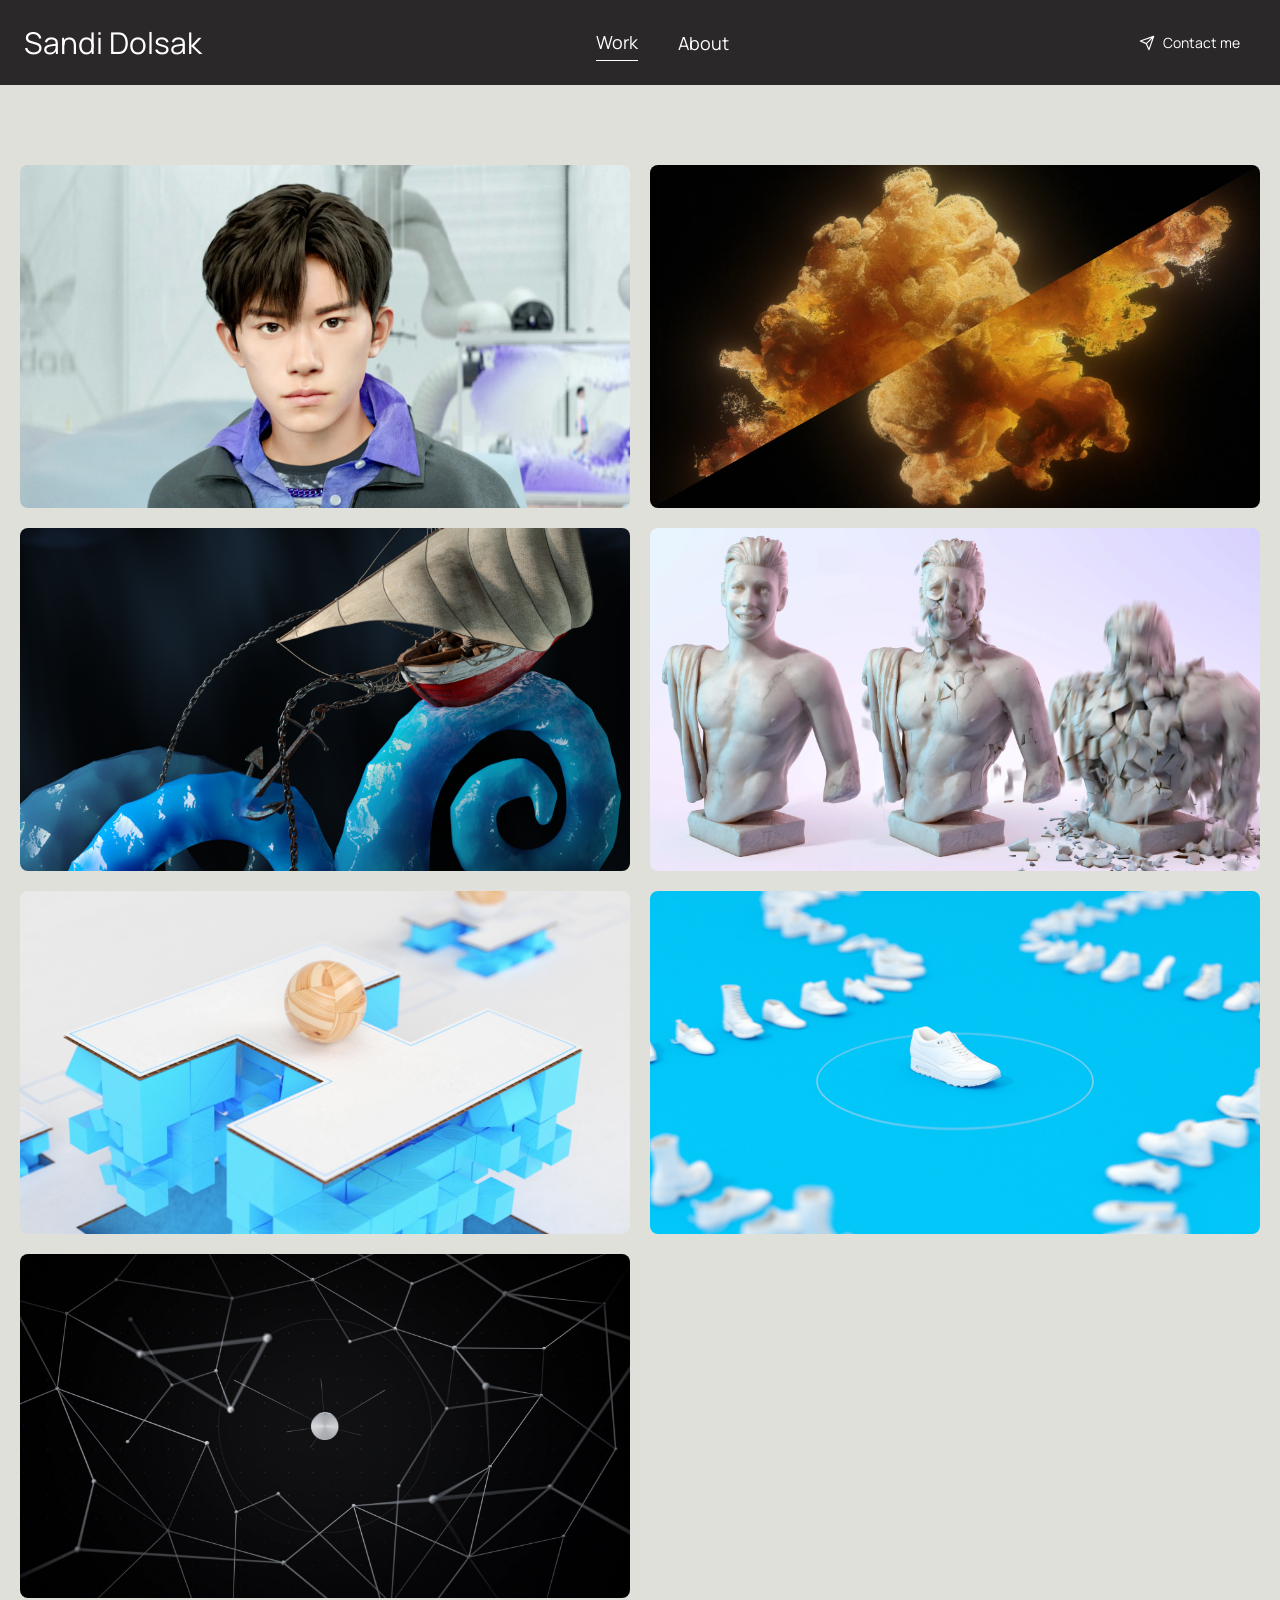
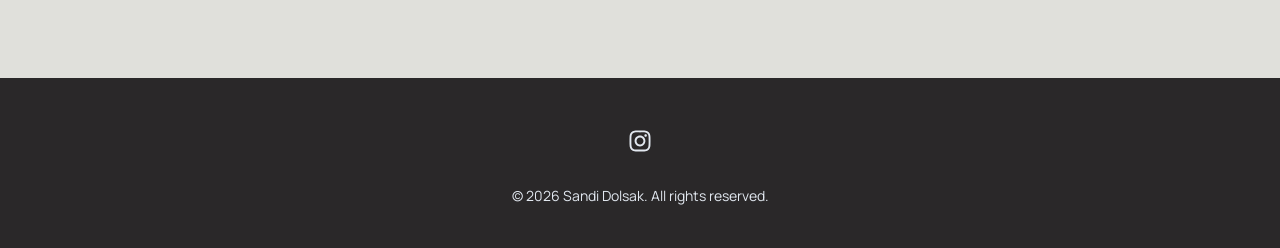
==== index.html @ 7994f701 "Portfolio" ====
<!doctype html>
<html lang="">
  <head>
    <meta charset="UTF-8" />
    <meta name="viewport" content="width=device-width, initial-scale=1.0" />
    <title>Sandi Dolsak Portfolio</title>
    <script type="module" crossorigin src="/assets/index-Ctz4hYo3.js"></script>
    <link rel="stylesheet" crossorigin href="/assets/index-CoDYXN8r.css">
  </head>
  <body>
    <div id="app"></div>
  </body>
</html>
---- assets/index-CoDYXN8r.css ----
@import "https://fonts.googleapis.com/css2?family=Manrope:wght@200..800&display=swap";@layer components;@layer properties{@supports (((-webkit-hyphens:none)) and (not (margin-trim:inline))) or ((-moz-orient:inline) and (not (color:rgb(from red r g b)))){*,:before,:after,::backdrop{--tw-translate-x:0;--tw-translate-y:0;--tw-translate-z:0;--tw-rotate-x:initial;--tw-rotate-y:initial;--tw-rotate-z:initial;--tw-skew-x:initial;--tw-skew-y:initial;--tw-border-style:solid;--tw-gradient-position:initial;--tw-gradient-from:#0000;--tw-gradient-via:#0000;--tw-gradient-to:#0000;--tw-gradient-stops:initial;--tw-gradient-via-stops:initial;--tw-gradient-from-position:0%;--tw-gradient-via-position:50%;--tw-gradient-to-position:100%;--tw-leading:initial;--tw-font-weight:initial;--tw-duration:initial;--tw-scale-x:1;--tw-scale-y:1;--tw-scale-z:1}}}@layer theme{:root,:host{--font-sans:ui-sans-serif, system-ui, sans-serif, "Apple Color Emoji", "Segoe UI Emoji", "Segoe UI Symbol", "Noto Color Emoji";--font-mono:ui-monospace, SFMono-Regular, Menlo, Monaco, Consolas, "Liberation Mono", "Courier New", monospace;--color-slate-200:oklch(92.9% .013 255.508);--color-black:#000;--color-white:#fff;--spacing:.25rem;--container-3xl:48rem;--container-6xl:72rem;--text-sm:.875rem;--text-sm--line-height:calc(1.25 / .875);--text-lg:1.125rem;--text-lg--line-height:calc(1.75 / 1.125);--text-xl:1.25rem;--text-xl--line-height:calc(1.75 / 1.25);--text-3xl:1.875rem;--text-3xl--line-height:calc(2.25 / 1.875);--font-weight-bold:700;--radius-lg:.5rem;--aspect-video:16 / 9;--default-transition-duration:.15s;--default-transition-timing-function:cubic-bezier(.4, 0, .2, 1);--default-font-family:var(--font-sans);--default-mono-font-family:var(--font-mono)}}@layer base{*,:after,:before,::backdrop{box-sizing:border-box;border:0 solid;margin:0;padding:0}::file-selector-button{box-sizing:border-box;border:0 solid;margin:0;padding:0}html,:host{-webkit-text-size-adjust:100%;tab-size:4;line-height:1.5;font-family:var(--default-font-family,ui-sans-serif, system-ui, sans-serif, "Apple Color Emoji", "Segoe UI Emoji", "Segoe UI Symbol", "Noto Color Emoji");font-feature-settings:var(--default-font-feature-settings,normal);font-variation-settings:var(--default-font-variation-settings,normal);-webkit-tap-highlight-color:transparent}hr{height:0;color:inherit;border-top-width:1px}abbr:where([title]){-webkit-text-decoration:underline dotted;text-decoration:underline dotted}h1,h2,h3,h4,h5,h6{font-size:inherit;font-weight:inherit}a{color:inherit;-webkit-text-decoration:inherit;-webkit-text-decoration:inherit;-webkit-text-decoration:inherit;-webkit-text-decoration:inherit;text-decoration:inherit}b,strong{font-weight:bolder}code,kbd,samp,pre{font-family:var(--default-mono-font-family,ui-monospace, SFMono-Regular, Menlo, Monaco, Consolas, "Liberation Mono", "Courier New", monospace);font-feature-settings:var(--default-mono-font-feature-settings,normal);font-variation-settings:var(--default-mono-font-variation-settings,normal);font-size:1em}small{font-size:80%}sub,sup{vertical-align:baseline;font-size:75%;line-height:0;position:relative}sub{bottom:-.25em}sup{top:-.5em}table{text-indent:0;border-color:inherit;border-collapse:collapse}:-moz-focusring{outline:auto}progress{vertical-align:baseline}summary{display:list-item}ol,ul,menu{list-style:none}img,svg,video,canvas,audio,iframe,embed,object{vertical-align:middle;display:block}img,video{max-width:100%;height:auto}button,input,select,optgroup,textarea{font:inherit;font-feature-settings:inherit;font-variation-settings:inherit;letter-spacing:inherit;color:inherit;opacity:1;background-color:#0000;border-radius:0}::file-selector-button{font:inherit;font-feature-settings:inherit;font-variation-settings:inherit;letter-spacing:inherit;color:inherit;opacity:1;background-color:#0000;border-radius:0}:where(select:is([multiple],[size])) optgroup{font-weight:bolder}:where(select:is([multiple],[size])) optgroup option{padding-inline-start:20px}::file-selector-button{margin-inline-end:4px}::placeholder{opacity:1}@supports (not ((-webkit-appearance:-apple-pay-button))) or (contain-intrinsic-size:1px){::placeholder{color:currentColor}@supports (color:color-mix(in lab, red, red)){::placeholder{color:color-mix(in oklab, currentcolor 50%, transparent)}}}textarea{resize:vertical}::-webkit-search-decoration{-webkit-appearance:none}::-webkit-date-and-time-value{min-height:1lh;text-align:inherit}::-webkit-datetime-edit{display:inline-flex}::-webkit-datetime-edit-fields-wrapper{padding:0}::-webkit-datetime-edit{padding-block:0}::-webkit-datetime-edit-year-field{padding-block:0}::-webkit-datetime-edit-month-field{padding-block:0}::-webkit-datetime-edit-day-field{padding-block:0}::-webkit-datetime-edit-hour-field{padding-block:0}::-webkit-datetime-edit-minute-field{padding-block:0}::-webkit-datetime-edit-second-field{padding-block:0}::-webkit-datetime-edit-millisecond-field{padding-block:0}::-webkit-datetime-edit-meridiem-field{padding-block:0}::-webkit-calendar-picker-indicator{line-height:1}:-moz-ui-invalid{box-shadow:none}button,input:where([type=button],[type=reset],[type=submit]){appearance:button}::file-selector-button{appearance:button}::-webkit-inner-spin-button{height:auto}::-webkit-outer-spin-button{height:auto}[hidden]:where(:not([hidden=until-found])){display:none!important}}@layer utilities{.absolute{position:absolute}.fixed{position:fixed}.relative{position:relative}.inset-0{inset:calc(var(--spacing) * 0)}.container{width:100%}@media (width>=40rem){.container{max-width:40rem}}@media (width>=48rem){.container{max-width:48rem}}@media (width>=64rem){.container{max-width:64rem}}@media (width>=80rem){.container{max-width:80rem}}@media (width>=96rem){.container{max-width:96rem}}.mx-5{margin-inline:calc(var(--spacing) * 5)}.mx-auto{margin-inline:auto}.mt-1{margin-top:calc(var(--spacing) * 1)}.mt-5{margin-top:calc(var(--spacing) * 5)}.mb-4{margin-bottom:calc(var(--spacing) * 4)}.mb-5{margin-bottom:calc(var(--spacing) * 5)}.flex{display:flex}.grid{display:grid}.aspect-9\/12{aspect-ratio:9/12}.aspect-video{aspect-ratio:var(--aspect-video)}.h-full{height:100%}.min-h-screen{min-height:100vh}.w-3xl{width:var(--container-3xl)}.w-6xl{width:var(--container-6xl)}.w-full{width:100%}.w-max{width:max-content}.w-screen{width:100vw}.max-w-full{max-width:100%}.grow{flex-grow:1}.translate-y-4{--tw-translate-y:calc(var(--spacing) * 4);translate:var(--tw-translate-x) var(--tw-translate-y)}.transform{transform:var(--tw-rotate-x,) var(--tw-rotate-y,) var(--tw-rotate-z,) var(--tw-skew-x,) var(--tw-skew-y,)}.grid-cols-2{grid-template-columns:repeat(2,minmax(0,1fr))}.flex-col{flex-direction:column}.items-center{align-items:center}.items-end{align-items:flex-end}.justify-between{justify-content:space-between}.justify-center{justify-content:center}.gap-2{gap:calc(var(--spacing) * 2)}.gap-5{gap:calc(var(--spacing) * 5)}.gap-10{gap:calc(var(--spacing) * 10)}.overflow-hidden{overflow:hidden}.rounded{border-radius:.25rem}.rounded-lg{border-radius:var(--radius-lg)}.border-b-1{border-bottom-style:var(--tw-border-style);border-bottom-width:1px}.bg-\[\#2a2829\]{background-color:#2a2829}.bg-\[\#3b3a35\]{background-color:#3b3a35}.bg-\[\#e0e0db\]{background-color:#e0e0db}.bg-linear-to-t{--tw-gradient-position:to top}@supports (background-image:linear-gradient(in lab, red, red)){.bg-linear-to-t{--tw-gradient-position:to top in oklab}}.bg-linear-to-t{background-image:linear-gradient(var(--tw-gradient-stops))}.from-black\/70{--tw-gradient-from:#000000b3}@supports (color:color-mix(in lab, red, red)){.from-black\/70{--tw-gradient-from:color-mix(in oklab, var(--color-black) 70%, transparent)}}.from-black\/70{--tw-gradient-stops:var(--tw-gradient-via-stops,var(--tw-gradient-position), var(--tw-gradient-from) var(--tw-gradient-from-position), var(--tw-gradient-to) var(--tw-gradient-to-position))}.to-transparent{--tw-gradient-to:transparent;--tw-gradient-stops:var(--tw-gradient-via-stops,var(--tw-gradient-position), var(--tw-gradient-from) var(--tw-gradient-from-position), var(--tw-gradient-to) var(--tw-gradient-to-position))}.object-cover{object-fit:cover}.p-6{padding:calc(var(--spacing) * 6)}.px-4{padding-inline:calc(var(--spacing) * 4)}.px-5{padding-inline:calc(var(--spacing) * 5)}.py-1{padding-block:calc(var(--spacing) * 1)}.py-2{padding-block:calc(var(--spacing) * 2)}.py-5{padding-block:calc(var(--spacing) * 5)}.py-10{padding-block:calc(var(--spacing) * 10)}.py-20{padding-block:calc(var(--spacing) * 20)}.pt-5{padding-top:calc(var(--spacing) * 5)}.pt-10{padding-top:calc(var(--spacing) * 10)}.text-center{text-align:center}.text-3xl{font-size:var(--text-3xl);line-height:var(--tw-leading,var(--text-3xl--line-height))}.text-lg{font-size:var(--text-lg);line-height:var(--tw-leading,var(--text-lg--line-height))}.text-sm{font-size:var(--text-sm);line-height:var(--tw-leading,var(--text-sm--line-height))}.text-xl{font-size:var(--text-xl);line-height:var(--tw-leading,var(--text-xl--line-height))}.leading-6{--tw-leading:calc(var(--spacing) * 6);line-height:calc(var(--spacing) * 6)}.font-bold{--tw-font-weight:var(--font-weight-bold);font-weight:var(--font-weight-bold)}.text-slate-200{color:var(--color-slate-200)}.text-white{color:var(--color-white)}.text-white\/80{color:#fffc}@supports (color:color-mix(in lab, red, red)){.text-white\/80{color:color-mix(in oklab, var(--color-white) 80%, transparent)}}.opacity-0{opacity:0}.transition{transition-property:color,background-color,border-color,outline-color,text-decoration-color,fill,stroke,--tw-gradient-from,--tw-gradient-via,--tw-gradient-to,opacity,box-shadow,transform,translate,scale,rotate,filter,-webkit-backdrop-filter,backdrop-filter,display,content-visibility,overlay,pointer-events;transition-timing-function:var(--tw-ease,var(--default-transition-timing-function));transition-duration:var(--tw-duration,var(--default-transition-duration))}.transition-opacity{transition-property:opacity;transition-timing-function:var(--tw-ease,var(--default-transition-timing-function));transition-duration:var(--tw-duration,var(--default-transition-duration))}.transition-transform{transition-property:transform,translate,scale,rotate;transition-timing-function:var(--tw-ease,var(--default-transition-timing-function));transition-duration:var(--tw-duration,var(--default-transition-duration))}.duration-300{--tw-duration:.3s;transition-duration:.3s}.duration-500{--tw-duration:.5s;transition-duration:.5s}@media (hover:hover){.group-hover\:translate-y-0:is(:where(.group):hover *){--tw-translate-y:calc(var(--spacing) * 0);translate:var(--tw-translate-x) var(--tw-translate-y)}.group-hover\:scale-110:is(:where(.group):hover *){--tw-scale-x:110%;--tw-scale-y:110%;--tw-scale-z:110%;scale:var(--tw-scale-x) var(--tw-scale-y)}.group-hover\:opacity-100:is(:where(.group):hover *){opacity:1}.hover\:-translate-y-0\.5:hover{--tw-translate-y:calc(var(--spacing) * -.5);translate:var(--tw-translate-x) var(--tw-translate-y)}.hover\:cursor-pointer:hover{cursor:pointer}}.active\:scale-95:active{--tw-scale-x:95%;--tw-scale-y:95%;--tw-scale-z:95%;scale:var(--tw-scale-x) var(--tw-scale-y)}@media (width>=48rem){.md\:col-span-1{grid-column:span 1/span 1}.md\:col-span-2{grid-column:span 2/span 2}.md\:grid-cols-3{grid-template-columns:repeat(3,minmax(0,1fr))}}@media (width>=64rem){.lg\:mt-0{margin-top:calc(var(--spacing) * 0)}.lg\:mb-0{margin-bottom:calc(var(--spacing) * 0)}.lg\:flex-row{flex-direction:row}}.\[\&\>iframe\]\:absolute>iframe{position:absolute}.\[\&\>iframe\]\:inset-0>iframe{inset:calc(var(--spacing) * 0)}.\[\&\>iframe\]\:h-full>iframe{height:100%}.\[\&\>iframe\]\:w-full>iframe{width:100%}}.manrope{font-optical-sizing:auto;font-family:Manrope,sans-serif}@property --tw-translate-x{syntax:"*";inherits:false;initial-value:0}@property --tw-translate-y{syntax:"*";inherits:false;initial-value:0}@property --tw-translate-z{syntax:"*";inherits:false;initial-value:0}@property --tw-rotate-x{syntax:"*";inherits:false}@property --tw-rotate-y{syntax:"*";inherits:false}@property --tw-rotate-z{syntax:"*";inherits:false}@property --tw-skew-x{syntax:"*";inherits:false}@property --tw-skew-y{syntax:"*";inherits:false}@property --tw-border-style{syntax:"*";inherits:false;initial-value:solid}@property --tw-gradient-position{syntax:"*";inherits:false}@property --tw-gradient-from{syntax:"<color>";inherits:false;initial-value:#0000}@property --tw-gradient-via{syntax:"<color>";inherits:false;initial-value:#0000}@property --tw-gradient-to{syntax:"<color>";inherits:false;initial-value:#0000}@property --tw-gradient-stops{syntax:"*";inherits:false}@property --tw-gradient-via-stops{syntax:"*";inherits:false}@property --tw-gradient-from-position{syntax:"<length-percentage>";inherits:false;initial-value:0%}@property --tw-gradient-via-position{syntax:"<length-percentage>";inherits:false;initial-value:50%}@property --tw-gradient-to-position{syntax:"<length-percentage>";inherits:false;initial-value:100%}@property --tw-leading{syntax:"*";inherits:false}@property --tw-font-weight{syntax:"*";inherits:false}@property --tw-duration{syntax:"*";inherits:false}@property --tw-scale-x{syntax:"*";inherits:false;initial-value:1}@property --tw-scale-y{syntax:"*";inherits:false;initial-value:1}@property --tw-scale-z{syntax:"*";inherits:false;initial-value:1}
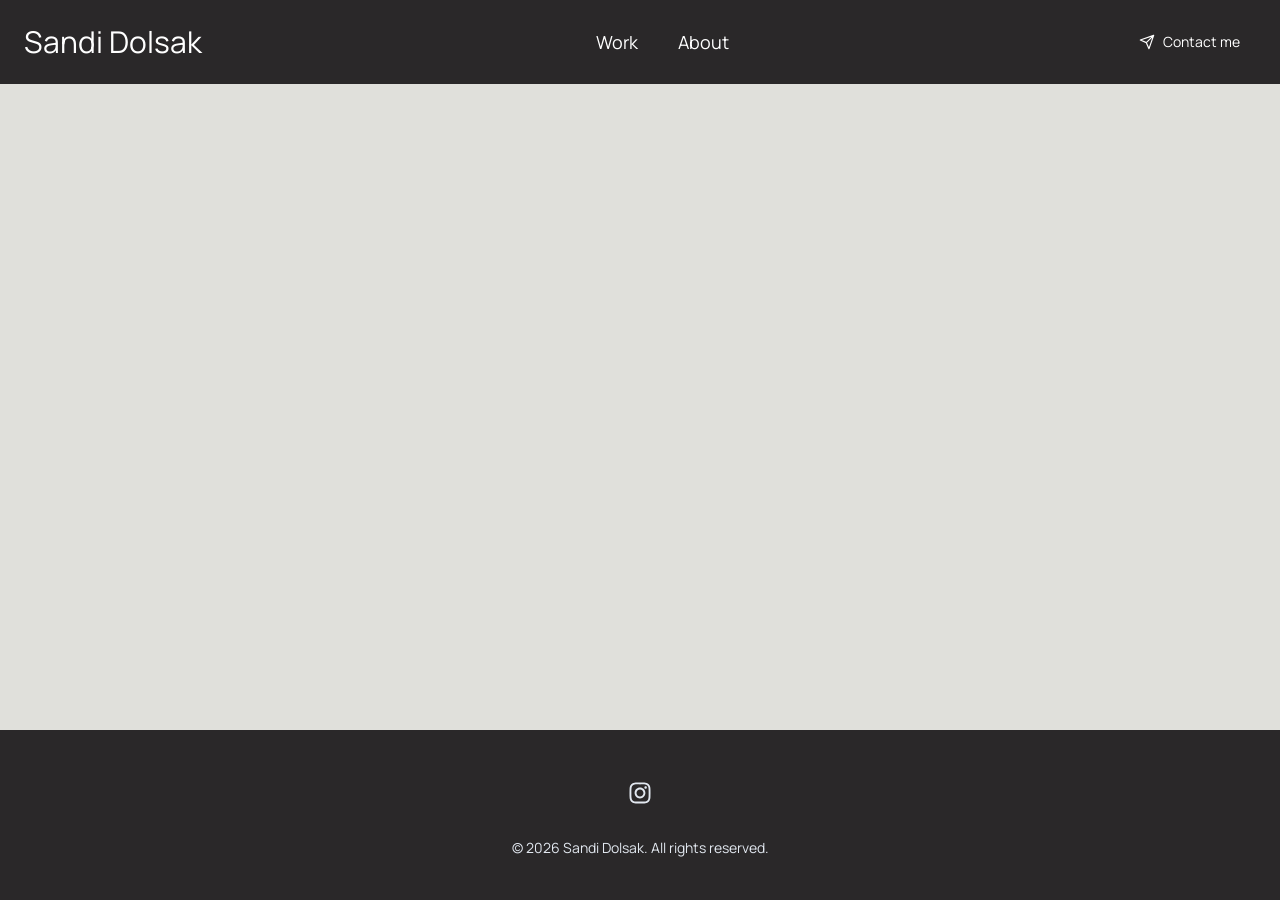
==== commit 7b61a316: "Patch" ====
--- a/index.html
+++ b/index.html
@@ -4,8 +4,8 @@
     <meta charset="UTF-8" />
     <meta name="viewport" content="width=device-width, initial-scale=1.0" />
     <title>Sandi Dolsak Portfolio</title>
-    <script type="module" crossorigin src="/assets/index-Ctz4hYo3.js"></script>
-    <link rel="stylesheet" crossorigin href="/assets/index-CoDYXN8r.css">
+    <script type="module" crossorigin src="/assets/index-Bk3OruAa.js"></script>
+    <link rel="stylesheet" crossorigin href="/assets/index-K52weKlR.css">
   </head>
   <body>
     <div id="app"></div>
--- a/assets/index-K52weKlR.css
+++ b/assets/index-K52weKlR.css
@@ -0,0 +1 @@
+@import "https://fonts.googleapis.com/css2?family=Manrope:wght@200..800&display=swap";@layer components;@layer properties{@supports (((-webkit-hyphens:none)) and (not (margin-trim:inline))) or ((-moz-orient:inline) and (not (color:rgb(from red r g b)))){*,:before,:after,::backdrop{--tw-translate-x:0;--tw-translate-y:0;--tw-translate-z:0;--tw-rotate-x:initial;--tw-rotate-y:initial;--tw-rotate-z:initial;--tw-skew-x:initial;--tw-skew-y:initial;--tw-border-style:solid;--tw-gradient-position:initial;--tw-gradient-from:#0000;--tw-gradient-via:#0000;--tw-gradient-to:#0000;--tw-gradient-stops:initial;--tw-gradient-via-stops:initial;--tw-gradient-from-position:0%;--tw-gradient-via-position:50%;--tw-gradient-to-position:100%;--tw-leading:initial;--tw-font-weight:initial;--tw-duration:initial;--tw-scale-x:1;--tw-scale-y:1;--tw-scale-z:1}}}@layer theme{:root,:host{--font-sans:ui-sans-serif, system-ui, sans-serif, "Apple Color Emoji", "Segoe UI Emoji", "Segoe UI Symbol", "Noto Color Emoji";--font-mono:ui-monospace, SFMono-Regular, Menlo, Monaco, Consolas, "Liberation Mono", "Courier New", monospace;--color-slate-200:oklch(92.9% .013 255.508);--color-black:#000;--color-white:#fff;--spacing:.25rem;--container-3xl:48rem;--container-6xl:72rem;--text-sm:.875rem;--text-sm--line-height:calc(1.25 / .875);--text-lg:1.125rem;--text-lg--line-height:calc(1.75 / 1.125);--text-xl:1.25rem;--text-xl--line-height:calc(1.75 / 1.25);--text-3xl:1.875rem;--text-3xl--line-height:calc(2.25 / 1.875);--font-weight-bold:700;--radius-lg:.5rem;--aspect-video:16 / 9;--default-transition-duration:.15s;--default-transition-timing-function:cubic-bezier(.4, 0, .2, 1);--default-font-family:var(--font-sans);--default-mono-font-family:var(--font-mono)}}@layer base{*,:after,:before,::backdrop{box-sizing:border-box;border:0 solid;margin:0;padding:0}::file-selector-button{box-sizing:border-box;border:0 solid;margin:0;padding:0}html,:host{-webkit-text-size-adjust:100%;tab-size:4;line-height:1.5;font-family:var(--default-font-family,ui-sans-serif, system-ui, sans-serif, "Apple Color Emoji", "Segoe UI Emoji", "Segoe UI Symbol", "Noto Color Emoji");font-feature-settings:var(--default-font-feature-settings,normal);font-variation-settings:var(--default-font-variation-settings,normal);-webkit-tap-highlight-color:transparent}hr{height:0;color:inherit;border-top-width:1px}abbr:where([title]){-webkit-text-decoration:underline dotted;text-decoration:underline dotted}h1,h2,h3,h4,h5,h6{font-size:inherit;font-weight:inherit}a{color:inherit;-webkit-text-decoration:inherit;-webkit-text-decoration:inherit;-webkit-text-decoration:inherit;-webkit-text-decoration:inherit;text-decoration:inherit}b,strong{font-weight:bolder}code,kbd,samp,pre{font-family:var(--default-mono-font-family,ui-monospace, SFMono-Regular, Menlo, Monaco, Consolas, "Liberation Mono", "Courier New", monospace);font-feature-settings:var(--default-mono-font-feature-settings,normal);font-variation-settings:var(--default-mono-font-variation-settings,normal);font-size:1em}small{font-size:80%}sub,sup{vertical-align:baseline;font-size:75%;line-height:0;position:relative}sub{bottom:-.25em}sup{top:-.5em}table{text-indent:0;border-color:inherit;border-collapse:collapse}:-moz-focusring{outline:auto}progress{vertical-align:baseline}summary{display:list-item}ol,ul,menu{list-style:none}img,svg,video,canvas,audio,iframe,embed,object{vertical-align:middle;display:block}img,video{max-width:100%;height:auto}button,input,select,optgroup,textarea{font:inherit;font-feature-settings:inherit;font-variation-settings:inherit;letter-spacing:inherit;color:inherit;opacity:1;background-color:#0000;border-radius:0}::file-selector-button{font:inherit;font-feature-settings:inherit;font-variation-settings:inherit;letter-spacing:inherit;color:inherit;opacity:1;background-color:#0000;border-radius:0}:where(select:is([multiple],[size])) optgroup{font-weight:bolder}:where(select:is([multiple],[size])) optgroup option{padding-inline-start:20px}::file-selector-button{margin-inline-end:4px}::placeholder{opacity:1}@supports (not ((-webkit-appearance:-apple-pay-button))) or (contain-intrinsic-size:1px){::placeholder{color:currentColor}@supports (color:color-mix(in lab, red, red)){::placeholder{color:color-mix(in oklab, currentcolor 50%, transparent)}}}textarea{resize:vertical}::-webkit-search-decoration{-webkit-appearance:none}::-webkit-date-and-time-value{min-height:1lh;text-align:inherit}::-webkit-datetime-edit{display:inline-flex}::-webkit-datetime-edit-fields-wrapper{padding:0}::-webkit-datetime-edit{padding-block:0}::-webkit-datetime-edit-year-field{padding-block:0}::-webkit-datetime-edit-month-field{padding-block:0}::-webkit-datetime-edit-day-field{padding-block:0}::-webkit-datetime-edit-hour-field{padding-block:0}::-webkit-datetime-edit-minute-field{padding-block:0}::-webkit-datetime-edit-second-field{padding-block:0}::-webkit-datetime-edit-millisecond-field{padding-block:0}::-webkit-datetime-edit-meridiem-field{padding-block:0}::-webkit-calendar-picker-indicator{line-height:1}:-moz-ui-invalid{box-shadow:none}button,input:where([type=button],[type=reset],[type=submit]){appearance:button}::file-selector-button{appearance:button}::-webkit-inner-spin-button{height:auto}::-webkit-outer-spin-button{height:auto}[hidden]:where(:not([hidden=until-found])){display:none!important}}@layer utilities{.absolute{position:absolute}.fixed{position:fixed}.relative{position:relative}.inset-0{inset:calc(var(--spacing) * 0)}.container{width:100%}@media (width>=40rem){.container{max-width:40rem}}@media (width>=48rem){.container{max-width:48rem}}@media (width>=64rem){.container{max-width:64rem}}@media (width>=80rem){.container{max-width:80rem}}@media (width>=96rem){.container{max-width:96rem}}.mx-5{margin-inline:calc(var(--spacing) * 5)}.mx-auto{margin-inline:auto}.mt-1{margin-top:calc(var(--spacing) * 1)}.mt-5{margin-top:calc(var(--spacing) * 5)}.mb-4{margin-bottom:calc(var(--spacing) * 4)}.mb-5{margin-bottom:calc(var(--spacing) * 5)}.flex{display:flex}.grid{display:grid}.aspect-9\/12{aspect-ratio:9/12}.aspect-video{aspect-ratio:var(--aspect-video)}.h-full{height:100%}.min-h-screen{min-height:100vh}.w-full{width:100%}.w-max{width:max-content}.w-screen{width:100vw}.max-w-full{max-width:100%}.grow{flex-grow:1}.translate-y-4{--tw-translate-y:calc(var(--spacing) * 4);translate:var(--tw-translate-x) var(--tw-translate-y)}.transform{transform:var(--tw-rotate-x,) var(--tw-rotate-y,) var(--tw-rotate-z,) var(--tw-skew-x,) var(--tw-skew-y,)}.flex-col{flex-direction:column}.items-center{align-items:center}.items-end{align-items:flex-end}.justify-between{justify-content:space-between}.justify-center{justify-content:center}.gap-2{gap:calc(var(--spacing) * 2)}.gap-5{gap:calc(var(--spacing) * 5)}.gap-10{gap:calc(var(--spacing) * 10)}.overflow-hidden{overflow:hidden}.rounded{border-radius:.25rem}.rounded-lg{border-radius:var(--radius-lg)}.border-b-1{border-bottom-style:var(--tw-border-style);border-bottom-width:1px}.bg-\[\#2a2829\]{background-color:#2a2829}.bg-\[\#3b3a35\]{background-color:#3b3a35}.bg-\[\#e0e0db\]{background-color:#e0e0db}.bg-linear-to-t{--tw-gradient-position:to top}@supports (background-image:linear-gradient(in lab, red, red)){.bg-linear-to-t{--tw-gradient-position:to top in oklab}}.bg-linear-to-t{background-image:linear-gradient(var(--tw-gradient-stops))}.from-black\/70{--tw-gradient-from:#000000b3}@supports (color:color-mix(in lab, red, red)){.from-black\/70{--tw-gradient-from:color-mix(in oklab, var(--color-black) 70%, transparent)}}.from-black\/70{--tw-gradient-stops:var(--tw-gradient-via-stops,var(--tw-gradient-position), var(--tw-gradient-from) var(--tw-gradient-from-position), var(--tw-gradient-to) var(--tw-gradient-to-position))}.to-transparent{--tw-gradient-to:transparent;--tw-gradient-stops:var(--tw-gradient-via-stops,var(--tw-gradient-position), var(--tw-gradient-from) var(--tw-gradient-from-position), var(--tw-gradient-to) var(--tw-gradient-to-position))}.object-cover{object-fit:cover}.p-6{padding:calc(var(--spacing) * 6)}.px-4{padding-inline:calc(var(--spacing) * 4)}.px-5{padding-inline:calc(var(--spacing) * 5)}.py-1{padding-block:calc(var(--spacing) * 1)}.py-2{padding-block:calc(var(--spacing) * 2)}.py-5{padding-block:calc(var(--spacing) * 5)}.py-10{padding-block:calc(var(--spacing) * 10)}.py-20{padding-block:calc(var(--spacing) * 20)}.pt-5{padding-top:calc(var(--spacing) * 5)}.pt-10{padding-top:calc(var(--spacing) * 10)}.text-center{text-align:center}.text-3xl{font-size:var(--text-3xl);line-height:var(--tw-leading,var(--text-3xl--line-height))}.text-lg{font-size:var(--text-lg);line-height:var(--tw-leading,var(--text-lg--line-height))}.text-sm{font-size:var(--text-sm);line-height:var(--tw-leading,var(--text-sm--line-height))}.text-xl{font-size:var(--text-xl);line-height:var(--tw-leading,var(--text-xl--line-height))}.leading-6{--tw-leading:calc(var(--spacing) * 6);line-height:calc(var(--spacing) * 6)}.font-bold{--tw-font-weight:var(--font-weight-bold);font-weight:var(--font-weight-bold)}.text-slate-200{color:var(--color-slate-200)}.text-white{color:var(--color-white)}.text-white\/80{color:#fffc}@supports (color:color-mix(in lab, red, red)){.text-white\/80{color:color-mix(in oklab, var(--color-white) 80%, transparent)}}.opacity-0{opacity:0}.transition{transition-property:color,background-color,border-color,outline-color,text-decoration-color,fill,stroke,--tw-gradient-from,--tw-gradient-via,--tw-gradient-to,opacity,box-shadow,transform,translate,scale,rotate,filter,-webkit-backdrop-filter,backdrop-filter,display,content-visibility,overlay,pointer-events;transition-timing-function:var(--tw-ease,var(--default-transition-timing-function));transition-duration:var(--tw-duration,var(--default-transition-duration))}.transition-opacity{transition-property:opacity;transition-timing-function:var(--tw-ease,var(--default-transition-timing-function));transition-duration:var(--tw-duration,var(--default-transition-duration))}.transition-transform{transition-property:transform,translate,scale,rotate;transition-timing-function:var(--tw-ease,var(--default-transition-timing-function));transition-duration:var(--tw-duration,var(--default-transition-duration))}.duration-300{--tw-duration:.3s;transition-duration:.3s}.duration-500{--tw-duration:.5s;transition-duration:.5s}@media (hover:hover){.group-hover\:translate-y-0:is(:where(.group):hover *){--tw-translate-y:calc(var(--spacing) * 0);translate:var(--tw-translate-x) var(--tw-translate-y)}.group-hover\:scale-110:is(:where(.group):hover *){--tw-scale-x:110%;--tw-scale-y:110%;--tw-scale-z:110%;scale:var(--tw-scale-x) var(--tw-scale-y)}.group-hover\:opacity-100:is(:where(.group):hover *){opacity:1}.hover\:-translate-y-0\.5:hover{--tw-translate-y:calc(var(--spacing) * -.5);translate:var(--tw-translate-x) var(--tw-translate-y)}.hover\:cursor-pointer:hover{cursor:pointer}}.active\:scale-95:active{--tw-scale-x:95%;--tw-scale-y:95%;--tw-scale-z:95%;scale:var(--tw-scale-x) var(--tw-scale-y)}@media (width>=48rem){.md\:col-span-1{grid-column:span 1/span 1}.md\:col-span-2{grid-column:span 2/span 2}.md\:mt-0{margin-top:calc(var(--spacing) * 0)}.md\:grid{display:grid}.md\:w-3xl{width:var(--container-3xl)}.md\:w-6xl{width:var(--container-6xl)}.md\:grid-cols-2{grid-template-columns:repeat(2,minmax(0,1fr))}.md\:grid-cols-3{grid-template-columns:repeat(3,minmax(0,1fr))}}@media (width>=64rem){.lg\:mt-0{margin-top:calc(var(--spacing) * 0)}.lg\:mb-0{margin-bottom:calc(var(--spacing) * 0)}.lg\:flex-row{flex-direction:row}}.\[\&\>iframe\]\:absolute>iframe{position:absolute}.\[\&\>iframe\]\:inset-0>iframe{inset:calc(var(--spacing) * 0)}.\[\&\>iframe\]\:h-full>iframe{height:100%}.\[\&\>iframe\]\:w-full>iframe{width:100%}}.manrope{font-optical-sizing:auto;font-family:Manrope,sans-serif}@property --tw-translate-x{syntax:"*";inherits:false;initial-value:0}@property --tw-translate-y{syntax:"*";inherits:false;initial-value:0}@property --tw-translate-z{syntax:"*";inherits:false;initial-value:0}@property --tw-rotate-x{syntax:"*";inherits:false}@property --tw-rotate-y{syntax:"*";inherits:false}@property --tw-rotate-z{syntax:"*";inherits:false}@property --tw-skew-x{syntax:"*";inherits:false}@property --tw-skew-y{syntax:"*";inherits:false}@property --tw-border-style{syntax:"*";inherits:false;initial-value:solid}@property --tw-gradient-position{syntax:"*";inherits:false}@property --tw-gradient-from{syntax:"<color>";inherits:false;initial-value:#0000}@property --tw-gradient-via{syntax:"<color>";inherits:false;initial-value:#0000}@property --tw-gradient-to{syntax:"<color>";inherits:false;initial-value:#0000}@property --tw-gradient-stops{syntax:"*";inherits:false}@property --tw-gradient-via-stops{syntax:"*";inherits:false}@property --tw-gradient-from-position{syntax:"<length-percentage>";inherits:false;initial-value:0%}@property --tw-gradient-via-position{syntax:"<length-percentage>";inherits:false;initial-value:50%}@property --tw-gradient-to-position{syntax:"<length-percentage>";inherits:false;initial-value:100%}@property --tw-leading{syntax:"*";inherits:false}@property --tw-font-weight{syntax:"*";inherits:false}@property --tw-duration{syntax:"*";inherits:false}@property --tw-scale-x{syntax:"*";inherits:false;initial-value:1}@property --tw-scale-y{syntax:"*";inherits:false;initial-value:1}@property --tw-scale-z{syntax:"*";inherits:false;initial-value:1}
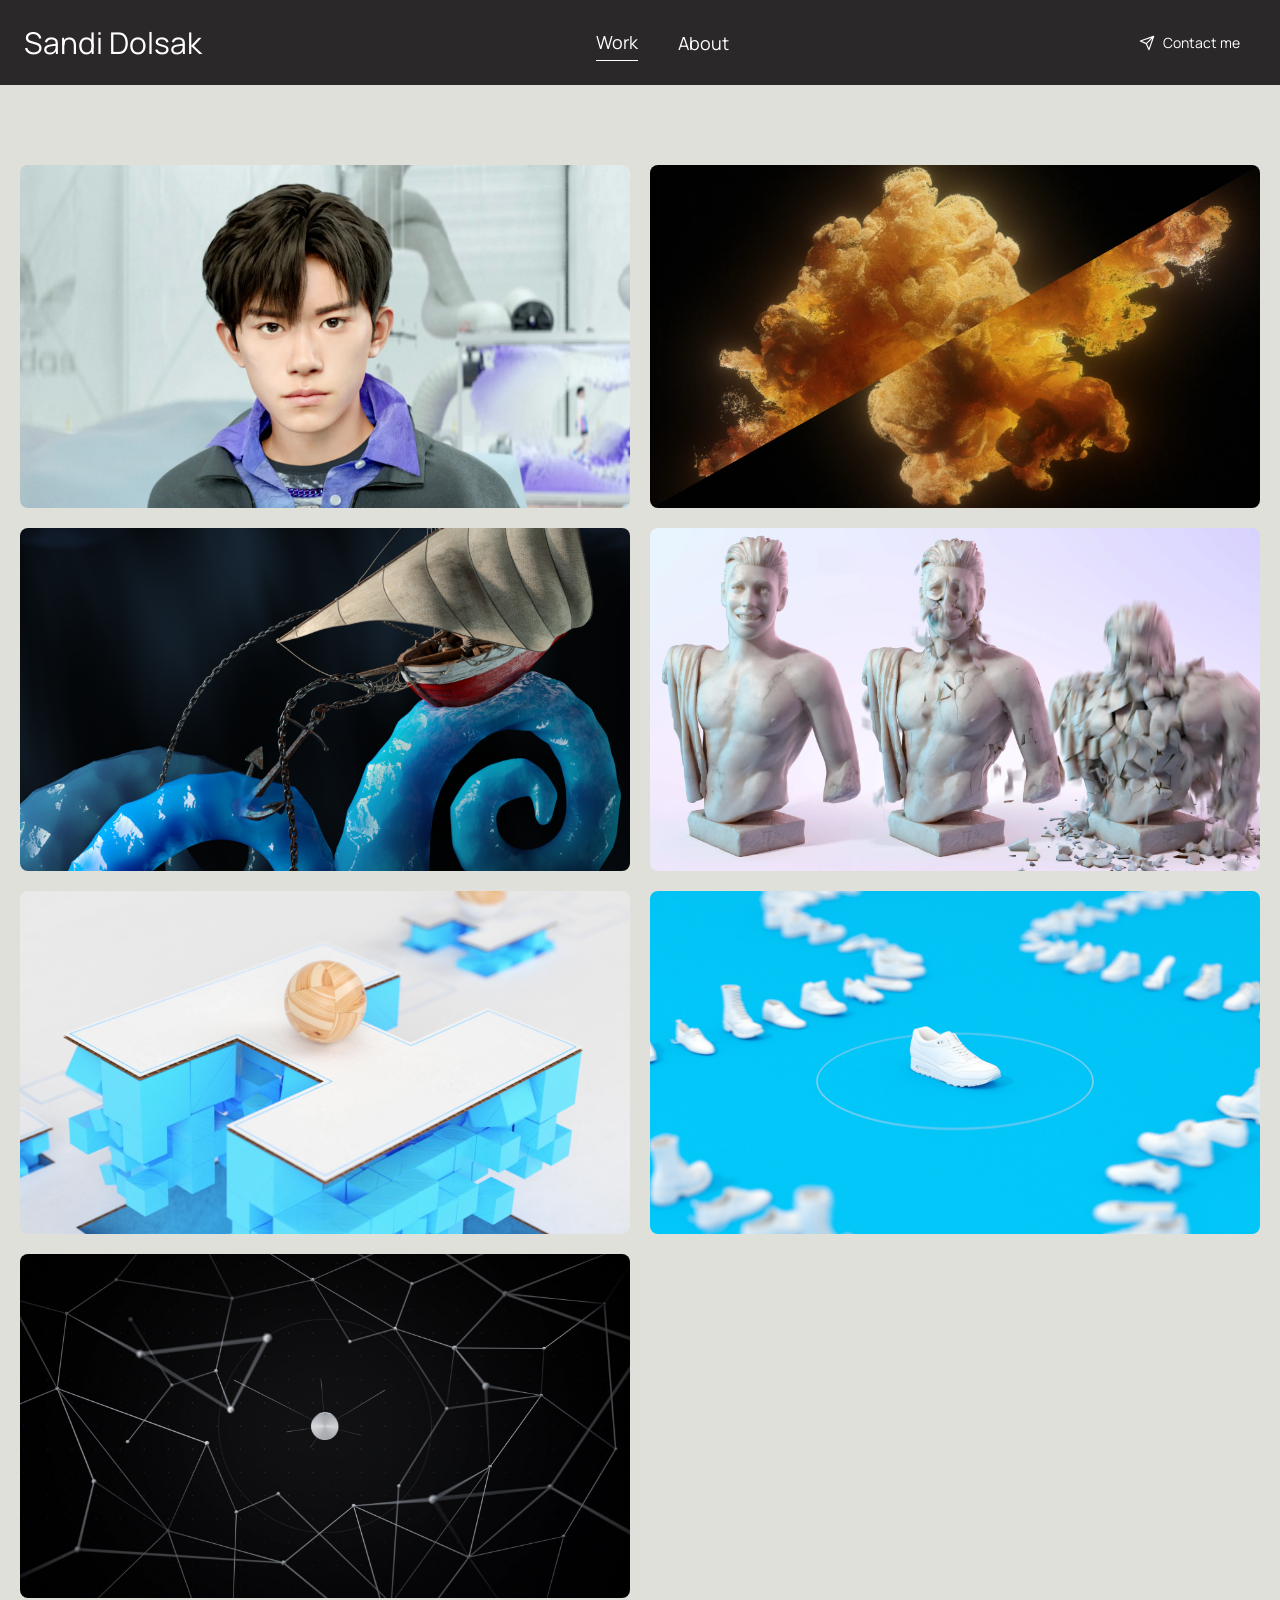
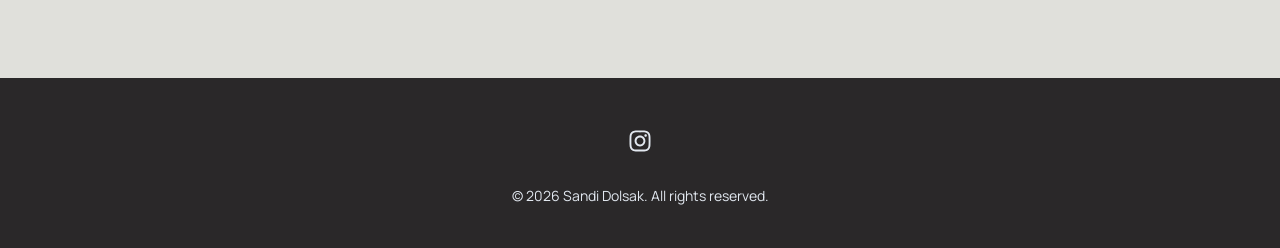
==== commit 01725a56: "Add files via upload" ====
--- a/index.html
+++ b/index.html
@@ -4,7 +4,7 @@
     <meta charset="UTF-8" />
     <meta name="viewport" content="width=device-width, initial-scale=1.0" />
     <title>Sandi Dolsak Portfolio</title>
-    <script type="module" crossorigin src="/assets/index-Bk3OruAa.js"></script>
+    <script type="module" crossorigin src="/assets/index-tTQWFOZ9.js"></script>
     <link rel="stylesheet" crossorigin href="/assets/index-K52weKlR.css">
   </head>
   <body>
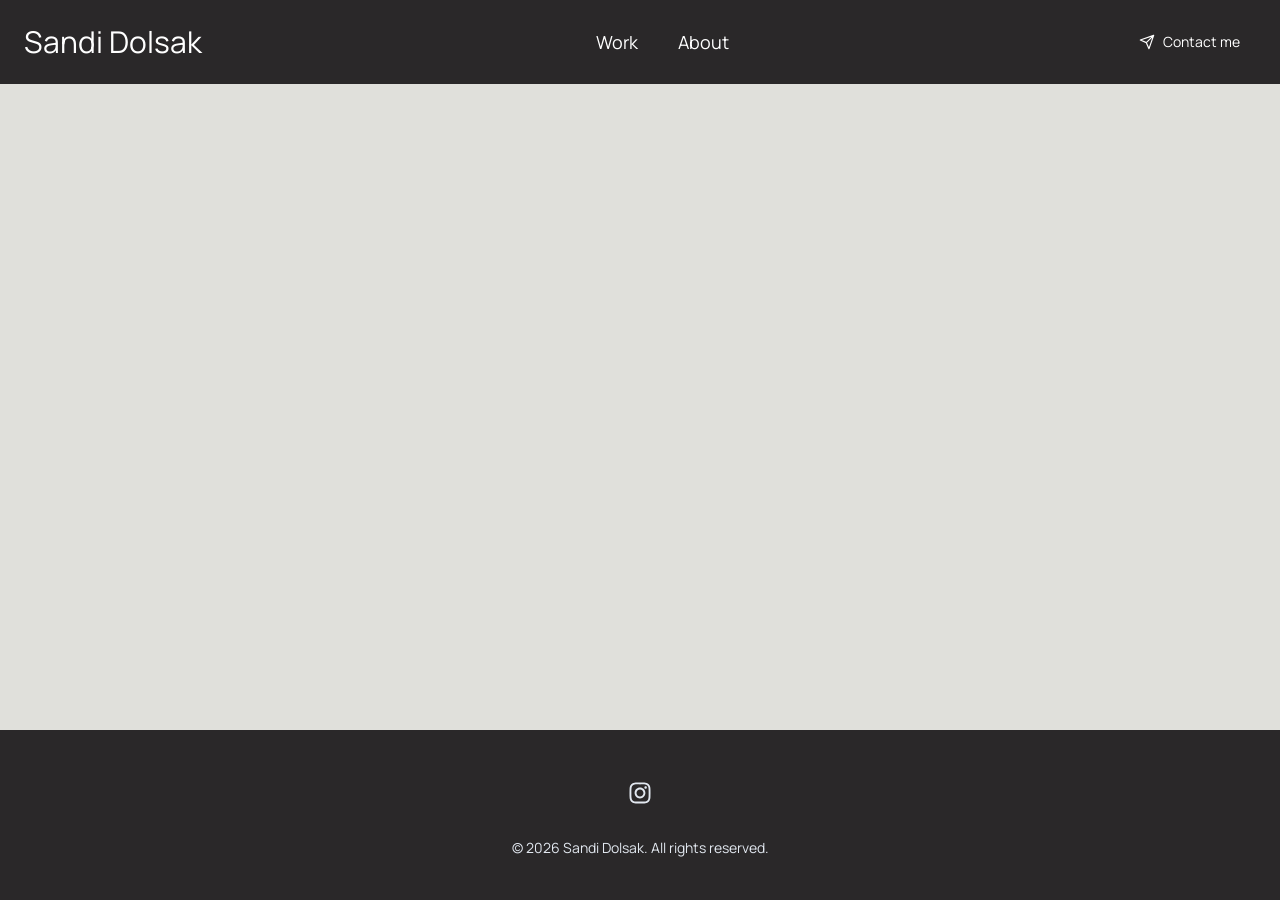
==== commit ad983f1e: "Add files via upload" ====
--- a/index.html
+++ b/index.html
@@ -4,7 +4,7 @@
     <meta charset="UTF-8" />
     <meta name="viewport" content="width=device-width, initial-scale=1.0" />
     <title>Sandi Dolsak Portfolio</title>
-    <script type="module" crossorigin src="/assets/index-tTQWFOZ9.js"></script>
+    <script type="module" crossorigin src="/assets/index-B6gwQG3V.js"></script>
     <link rel="stylesheet" crossorigin href="/assets/index-K52weKlR.css">
   </head>
   <body>
